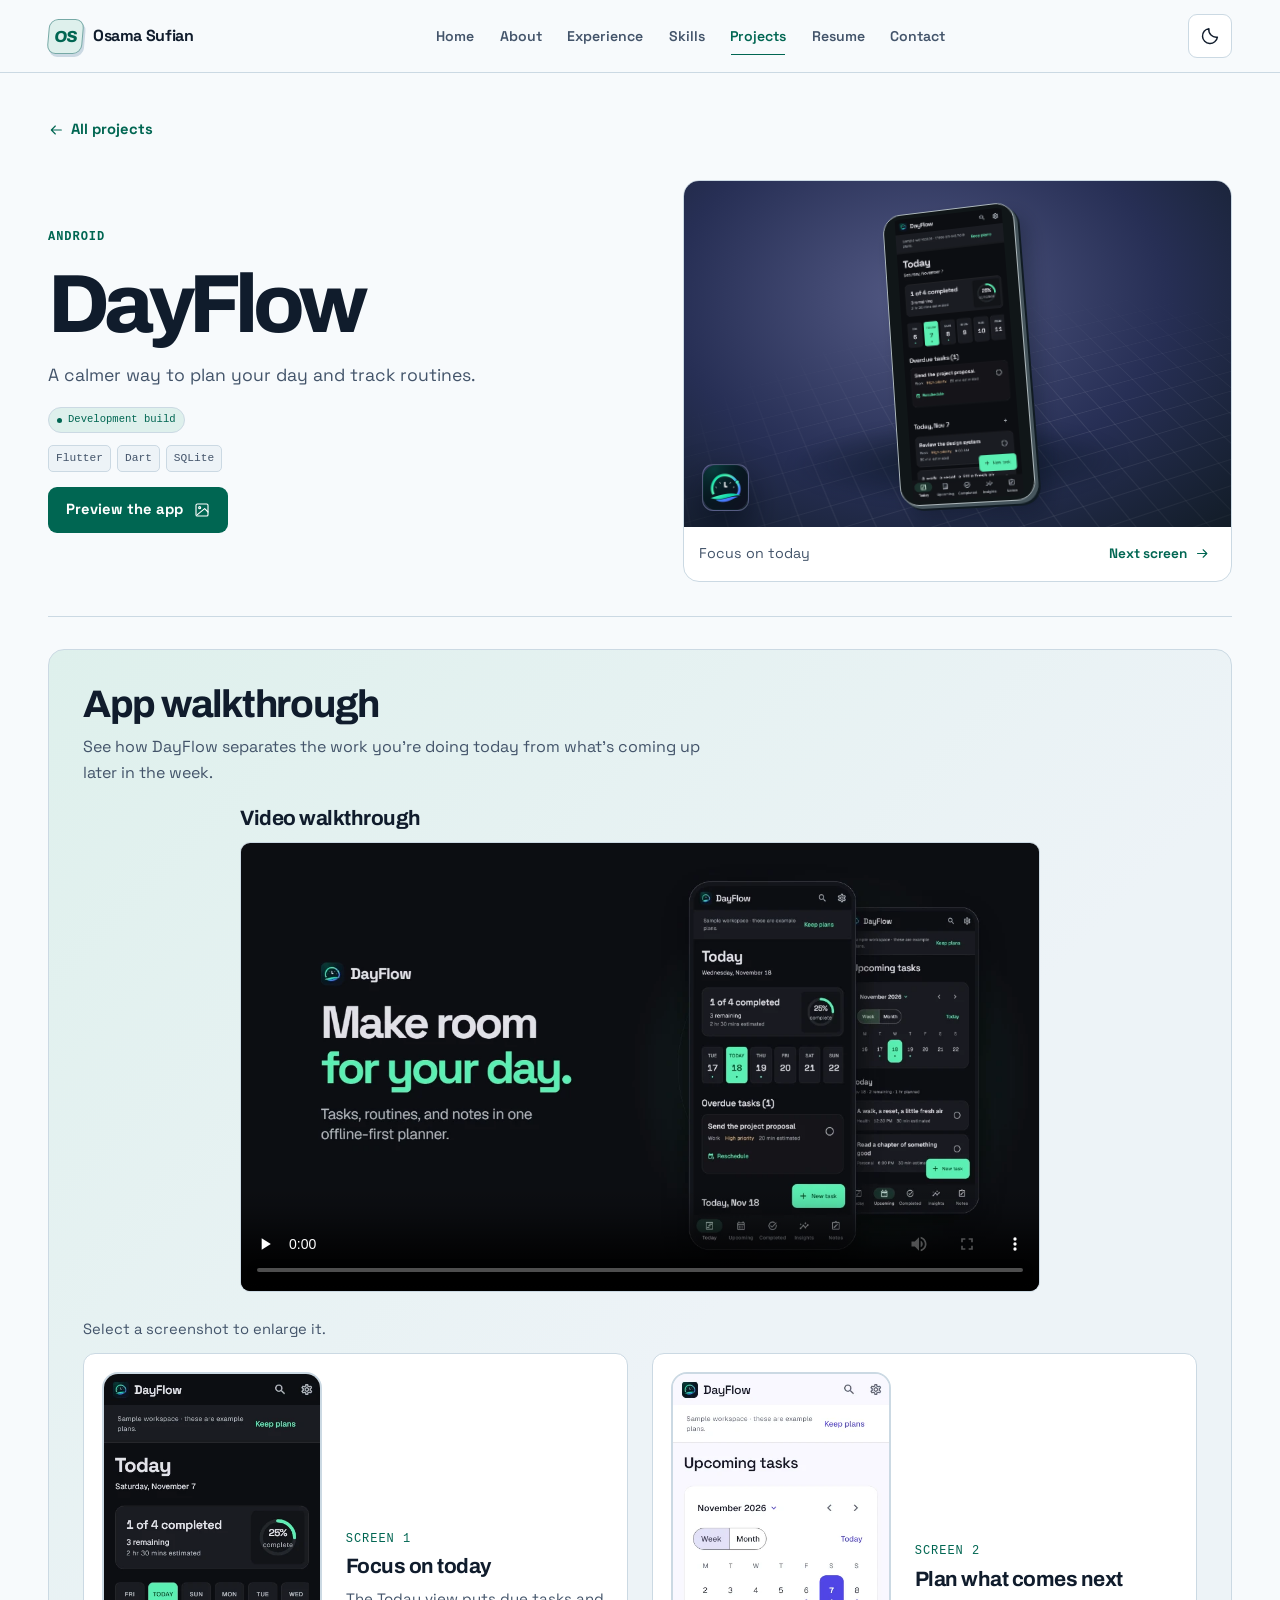
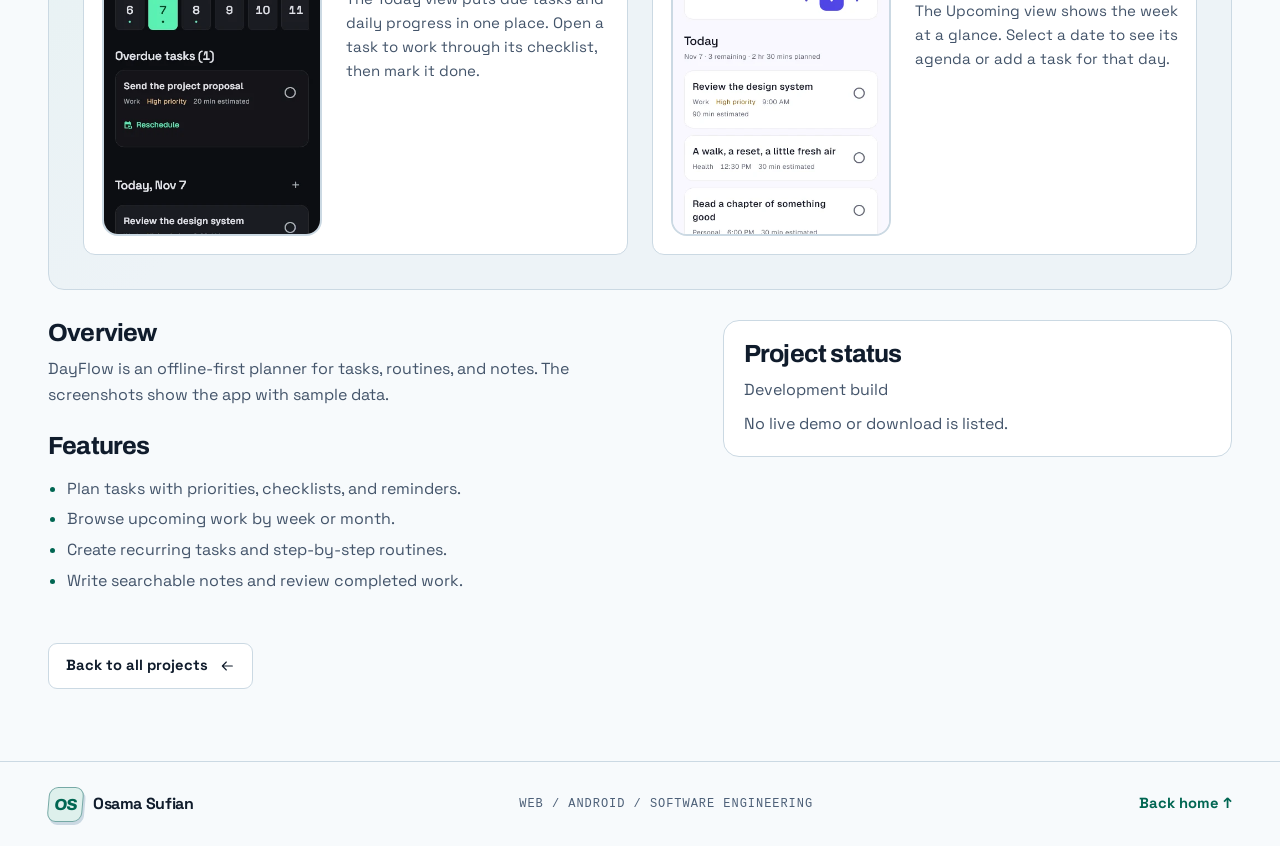
==== projects/dayflow/index.html @ 4b40560f "Publish Osama Sufian's portfolio" ====
<!doctype html><html lang="en"><head><meta charset="utf-8"><meta name="viewport" content="width=device-width,initial-scale=1"><meta name="color-scheme" content="dark light"><title>DayFlow | Osama Sufian</title><meta name="description" content="A calmer way to plan your day and track routines.">
  <meta property="og:type" content="website"><meta property="og:title" content="DayFlow | Osama Sufian"><meta property="og:description" content="A calmer way to plan your day and track routines."><link rel="canonical" href="https://osiosi44.github.io/projects/dayflow/"><meta property="og:url" content="https://osiosi44.github.io/projects/dayflow/"><meta property="og:image" content="https://osiosi44.github.io/images/social.png"><meta property="og:image:alt" content="Osama Sufian · Software Developer"><meta name="twitter:card" content="summary_large_image">
  <link rel="icon" type="image/svg+xml" href="/images/mark.svg"><script src="/theme.js"></script><script src="/transitions.js"></script><link rel="stylesheet" href="/styles.css"><script src="/app.js" defer></script></head>
  <body><a class="skip" href="#main">Skip to content</a><header class="site-header"><div class="shell topbar"><a class="brand" href="/"><span class="brand-mark" aria-hidden="true">OS</span><span>Osama Sufian</span></a><nav id="main-nav" aria-label="Main navigation"><a href="/">Home</a><a href="/#about">About</a><a href="/#experience">Experience</a><a href="/#skills">Skills</a><a href="/projects/" aria-current="location">Projects</a><a href="/resume/">Resume</a><a href="/#contact">Contact</a></nav><div class="header-actions"><button class="icon-button theme-button" type="button" data-theme-toggle aria-label="Toggle color theme"><svg aria-hidden="true" width="20" height="20" viewBox="0 0 24 24" fill="none" stroke="currentColor" stroke-width="1.7" stroke-linecap="round" stroke-linejoin="round"><circle cx="12" cy="12" r="4"/><path d="M12 2v2m0 16v2M2 12h2m16 0h2M5 5l1.5 1.5m11 11L19 19m0-14-1.5 1.5m-11 11L5 19"/></svg><svg aria-hidden="true" width="20" height="20" viewBox="0 0 24 24" fill="none" stroke="currentColor" stroke-width="1.7" stroke-linecap="round" stroke-linejoin="round"><path d="M20.9 13.35A9 9 0 0 1 10.65 3.1 9 9 0 1 0 20.9 13.35Z"/></svg></button><button class="icon-button menu-button" type="button" data-menu-toggle aria-controls="main-nav" aria-expanded="false" aria-label="Open menu"><svg aria-hidden="true" width="20" height="20" viewBox="0 0 24 24" fill="none" stroke="currentColor" stroke-width="1.7" stroke-linecap="round" stroke-linejoin="round"><path d="M4 6h16M4 12h16M4 18h16"/></svg><svg aria-hidden="true" width="20" height="20" viewBox="0 0 24 24" fill="none" stroke="currentColor" stroke-width="1.7" stroke-linecap="round" stroke-linejoin="round"><path d="m6 6 12 12M6 18 18 6"/></svg></button></div></div></header>
  <main id="main" tabindex="-1"><article class="shell case"><a class="text-link back" href="/projects/"><svg aria-hidden="true" width="16" height="16" viewBox="0 0 24 24" fill="none" stroke="currentColor" stroke-width="1.7" stroke-linecap="round" stroke-linejoin="round"><path d="M20 12H5m6 6-6-6 6-6"/></svg> All projects</a>
  <header class="detail-hero"><div><p class="eyebrow">Android</p><h1>DayFlow</h1><p>A calmer way to plan your day and track routines.</p><div class="detail-meta"><span class="status"><i></i>Development build</span></div><ul class="tag-list"><li>Flutter</li><li>Dart</li><li>SQLite</li></ul><div class="button-row"><a class="button primary" href="#app-preview">Preview the app<svg aria-hidden="true" width="16" height="16" viewBox="0 0 24 24" fill="none" stroke="currentColor" stroke-width="1.7" stroke-linecap="round" stroke-linejoin="round"><rect x="3" y="3" width="18" height="18" rx="2"/><circle cx="8.5" cy="8.5" r="1.5"/><path d="m21 15-5-5L5 19"/></svg></a></div></div><div class="screen-studio art-violet" data-studio>
    <div class="device-stage phone-stage"><div class="device-shadow"></div><div class="device-frame">
      
      <img src="/images/projects/dayflow/today.webp" alt="DayFlow Today screen with sample tasks" loading="lazy" data-screen><img data-src="/images/projects/dayflow/upcoming.webp" alt="DayFlow Upcoming screen with a week view and sample agenda" loading="lazy" data-screen hidden>
    </div><div class="studio-mark" aria-hidden="true"><span class="project-emblem" data-project-art="dayflow"><img src="/images/projects/dayflow/icon.png" alt="" width="192" height="192"></span></div></div>
    <div class="screen-caption"><span aria-live="polite"><span data-screen-label>Focus on today</span><span data-screen-label hidden>Plan what comes next</span></span>
      <button class="screen-next" type="button" data-next-screen>Next screen <svg aria-hidden="true" width="15" height="15" viewBox="0 0 24 24" fill="none" stroke="currentColor" stroke-width="1.7" stroke-linecap="round" stroke-linejoin="round"><path d="M4 12h15m-6-6 6 6-6 6"/></svg></button></div></div></header>
  <section class="detail-block guided-preview" id="app-preview" aria-labelledby="preview-title">
    <div class="preview-heading"><h2 id="preview-title">App walkthrough</h2><p>See how DayFlow separates the work you’re doing today from what’s coming up later in the week.</p></div><section class="detail-block walkthrough-video"><h3>Video walkthrough</h3><div class="video"><video aria-label="DayFlow video walkthrough" controls playsinline preload="none" poster="/videos/dayflow/poster.webp"><source src="/videos/dayflow/walkthrough.mp4" type="video/mp4"><a href="/videos/dayflow/walkthrough.mp4">Open walkthrough video</a></video></div></section><p class="gallery-help">Select a screenshot to enlarge it.</p>
    <div class="gallery gallery-phone" data-gallery>
    <figure><a class="gallery-link" href="/images/projects/dayflow/today.webp"><img src="/images/projects/dayflow/today.webp" alt="DayFlow Today screen with sample tasks" loading="lazy"></a><figcaption><span class="preview-step mono">Screen 1</span><h3>Focus on today</h3><p>The Today view puts due tasks and daily progress in one place. Open a task to work through its checklist, then mark it done.</p></figcaption></figure><figure><a class="gallery-link" href="/images/projects/dayflow/upcoming.webp"><img src="/images/projects/dayflow/upcoming.webp" alt="DayFlow Upcoming screen with a week view and sample agenda" loading="lazy"></a><figcaption><span class="preview-step mono">Screen 2</span><h3>Plan what comes next</h3><p>The Upcoming view shows the week at a glance. Select a date to see its agenda or add a task for that day.</p></figcaption></figure>
    <dialog aria-label="Screenshot viewer"><div class="lightbox-toolbar"><p data-gallery-position aria-live="polite"></p><button type="button" class="icon-button" data-gallery-close aria-label="Close screenshot viewer"><svg aria-hidden="true" width="20" height="20" viewBox="0 0 24 24" fill="none" stroke="currentColor" stroke-width="1.7" stroke-linecap="round" stroke-linejoin="round"><path d="m6 6 12 12M6 18 18 6"/></svg></button></div><img data-gallery-image alt=""><p data-gallery-caption></p><div class="lightbox-controls"><button type="button" class="icon-button" data-gallery-prev aria-label="Previous screenshot"><svg aria-hidden="true" width="20" height="20" viewBox="0 0 24 24" fill="none" stroke="currentColor" stroke-width="1.7" stroke-linecap="round" stroke-linejoin="round"><path d="M20 12H5m6 6-6-6 6-6"/></svg></button><button type="button" class="icon-button" data-gallery-next aria-label="Next screenshot"><svg aria-hidden="true" width="20" height="20" viewBox="0 0 24 24" fill="none" stroke="currentColor" stroke-width="1.7" stroke-linecap="round" stroke-linejoin="round"><path d="M4 12h15m-6-6 6 6-6 6"/></svg></button></div></dialog></div></section>
  <div class="detail-grid"><div><section class="detail-block"><h2>Overview</h2><p>DayFlow is an offline-first planner for tasks, routines, and notes. The screenshots show the app with sample data.</p></section><section class="detail-block"><h2>Features</h2><ul class="bullet-list"><li>Plan tasks with priorities, checklists, and reminders.</li><li>Browse upcoming work by week or month.</li><li>Create recurring tasks and step-by-step routines.</li><li>Write searchable notes and review completed work.</li></ul></section></div>
  <aside aria-label="Project materials"><section class="detail-block project-note"><h2>Project status</h2><p>Development build</p><p>No live demo or download is listed.</p></section></aside></div>
  <div class="case-footer"><a class="button secondary" href="/projects/">Back to all projects<svg aria-hidden="true" width="16" height="16" viewBox="0 0 24 24" fill="none" stroke="currentColor" stroke-width="1.7" stroke-linecap="round" stroke-linejoin="round"><path d="M20 12H5m6 6-6-6 6-6"/></svg></a></div></article></main><footer class="site-footer"><div class="shell footer-inner"><a class="brand" href="/"><span class="brand-mark" aria-hidden="true">OS</span><span>Osama Sufian</span></a><span class="mono">WEB / ANDROID / SOFTWARE ENGINEERING</span><a class="text-link" href="/">Back home ↑</a></div></footer></body></html>
---- styles.css ----
@font-face { font-family: Archivo; src: url('/fonts/archivo-latin.woff2') format('woff2'); font-style: normal; font-weight: 400 800; font-display: swap; }
@font-face { font-family: 'Space Grotesk'; src: url('/fonts/space-grotesk-latin.woff2') format('woff2'); font-style: normal; font-weight: 400 700; font-display: swap; }
:root {
  color-scheme: dark;
  --bg: #0b111c; --surface: #111b2a; --surface-soft: #0d1623; --line: #263748;
  --ink: #f3f7fc; --muted: #a8b8cc; --dim: #a1b1c5; --accent: #72efca;
  --button: #79f3ce; --button-ink: #09231b; --wash: #112b2d; --focus: #83fbd8;
  --shell: 1200px; --header: 72px; --radius: 16px; --ease-reveal: cubic-bezier(.2,.72,.23,1);
  --sans: 'Space Grotesk', 'Segoe UI', system-ui, sans-serif;
  --display: 'Archivo', 'Segoe UI', system-ui, sans-serif;
  --mono: ui-monospace, 'Cascadia Code', Consolas, monospace;
}
:root[data-theme="light"] {
  color-scheme: light;
  --bg: #f7fafc; --surface: #fff; --surface-soft: #edf3f7; --line: #cbd9e3;
  --ink: #101c2c; --muted: #43546a; --dim: #4d6078; --accent: #006652;
  --button: #006652; --button-ink: #fff; --wash: #def0ec; --focus: #007d65;
}
@media (prefers-color-scheme: light) {
  :root:not([data-theme]) {
    color-scheme: light;
    --bg: #f7fafc; --surface: #fff; --surface-soft: #edf3f7; --line: #cbd9e3;
    --ink: #101c2c; --muted: #43546a; --dim: #4d6078; --accent: #006652;
    --button: #006652; --button-ink: #fff; --wash: #def0ec; --focus: #007d65;
  }
}
*, *::before, *::after { box-sizing: border-box; }
html { scroll-padding-top: calc(var(--header) + 22px); }
body { margin: 0; background: var(--bg); color: var(--ink); font: 16px/1.6 var(--sans); }
body:has(dialog[open]) { overflow: hidden; }
[hidden] { display: none !important; }
a { color: inherit; text-decoration: none; }
button, input { font: inherit; }
button, summary { cursor: pointer; }
button { color: inherit; }
img { display: block; max-width: 100%; }
svg { flex-shrink: 0; }
:focus-visible { outline: 2px solid var(--focus); outline-offset: 4px; }
h1, h2, h3, p { margin: 0; }
h1, h2, h3 { font-family: var(--display); line-height: 1.06; }
h1 { font-size: clamp(3.3rem, 7vw, 6.3rem); letter-spacing: -.069em; font-weight: 760; }
h2 { font-size: clamp(2.1rem, 3.65vw, 3.5rem); letter-spacing: -.057em; font-weight: 730; }
h3 { font-size: 1.3rem; letter-spacing: -.024em; }
.shell { width: min(calc(100% - 96px), var(--shell)); margin-inline: auto; }
.mono, .eyebrow { font-family: var(--mono); font-size: .75rem; letter-spacing: .08em; }
.eyebrow { color: var(--accent); text-transform: uppercase; font-weight: 700; margin-bottom: 13px; }
.eyebrow > span { color: var(--dim); margin-right: 6px; }
.sr-only, .skip:not(:focus) { position: absolute; width: 1px; height: 1px; padding: 0; margin: -1px; overflow: hidden; clip-path: inset(50%); white-space: nowrap; border: 0; }
.skip:focus { position: fixed; top: 9px; left: 9px; z-index: 10; padding: 10px 20px; color: var(--button-ink); background: var(--button); border-radius: 8px; }
.site-header { position: sticky; z-index: 5; top: 0; background: var(--bg); border-bottom: 1px solid var(--line); }
.topbar { min-height: var(--header); display: flex; align-items: center; justify-content: space-between; gap: 24px; }
.brand { display: inline-flex; align-items: center; gap: 10px; font-weight: 720; letter-spacing: -.024em; white-space: nowrap; }
.brand small { padding-left: 4px; color: var(--dim); font: .64rem var(--mono); letter-spacing: .06em; }
.brand-mark, .project-logo { display: inline-grid; place-items: center; flex: none; width: 38px; height: 38px; color: var(--accent); background: var(--wash); border: 1px solid var(--line); border-radius: 9px; }
.brand-mark { width: 35px; height: 35px; }
.topbar nav { display: flex; align-items: center; gap: clamp(13px, 2vw, 29px); }
.topbar nav a { display: inline-flex; align-items: center; position: relative; min-height: 44px; color: var(--muted); font-size: .88rem; font-weight: 600; }
.topbar nav a:hover, .topbar nav a[aria-current] { color: var(--accent); }
.topbar nav a[aria-current]::after { content: ''; position: absolute; bottom: 3px; inset-inline: 1px; height: 1px; background: var(--accent); }
.header-actions { display: flex; gap: 8px; }
.icon-button { display: inline-grid; place-items: center; width: 44px; height: 44px; padding: 0; border-radius: 9px; border: 1px solid var(--line); background: var(--surface); }
.icon-button:hover { color: var(--accent); border-color: var(--accent); }
.icon-button:disabled { opacity: .5; cursor: default; }
.theme-button svg:last-child, [data-theme="light"] .theme-button svg:first-child, .menu-button svg:last-child, .menu-button[aria-expanded="true"] svg:first-child { display: none; }
[data-theme="light"] .theme-button svg:last-child, .menu-button[aria-expanded="true"] svg:last-child { display: block; }
@media (prefers-color-scheme: light) {
  :root:not([data-theme]) .theme-button svg:first-child { display: none; }
  :root:not([data-theme]) .theme-button svg:last-child { display: block; }
}
.menu-button { display: none; }
:root:not([data-js]) :is(.theme-button, .project-controls, [data-print], [data-video-load]) { display: none; }
.button-row { display: flex; align-items: center; gap: 11px; flex-wrap: wrap; }
.button-row:empty { display: none; }
.button { display: inline-flex; align-items: center; justify-content: center; gap: 11px; min-height: 46px; padding: 9px 17px; font-size: .92rem; font-weight: 700; border: 1px solid transparent; border-radius: 9px; transition: border-color .18s, background-color .18s, transform .18s; }
.button:hover { transform: translateY(-2px); }
.primary { background: var(--button); color: var(--button-ink); }
.secondary { background: var(--surface); color: var(--ink); border-color: var(--line); }
.secondary:hover { border-color: var(--accent); }
.text-link { display: inline-flex; align-items: center; gap: 7px; min-height: 44px; color: var(--accent); font-weight: 700; font-size: .92rem; }
.text-link:hover { text-decoration: underline; text-underline-offset: 4px; }
.hero { position: relative; isolation: isolate; overflow: clip; padding-block: clamp(44px, 4.2vw, 78px); background: radial-gradient(ellipse at 76% 51%, var(--wash), transparent 59%), var(--bg); }
.hero::before { content: ''; position: absolute; z-index: -1; inset: 0; background-image: radial-gradient(var(--line) .85px, transparent 1px); background-size: 18px 18px; mask-image: linear-gradient(100deg, transparent 24%, #0009 85%); }
.hero-grid { display: grid; grid-template-columns: minmax(0,.88fr) minmax(0,1.12fr); align-items: center; gap: clamp(12px,2vw,35px); }
.hero-copy { position: relative; z-index: 1; padding-block: 12px; }
.hero h1 { font-size: clamp(5.35rem,8.85vw,8.4rem); line-height: .85; letter-spacing: -.079em; font-weight: 770; }
.hero h1 span { display: block; color: var(--accent); }
.hero-kicker { display: flex; align-items: center; gap: 10px; margin-bottom: 26px; color: var(--muted); font-size: .77rem; }
.hero-kicker span { width: 24px; height: 2px; background: var(--accent); margin: 0; }
.hero-role { margin-top: 23px; font-weight: 650; font-size: clamp(1.15rem,1.8vw,1.55rem); letter-spacing: -.035em; }
.hero-intro { margin: 9px 0 23px; color: var(--muted); max-width: 43ch; font-size: 1.02rem; }
.availability { color: var(--accent); margin: -8px 0 14px; }
.identity-scene { position: relative; isolation: isolate; aspect-ratio: 518/382; align-self: center; }
.identity-view, .identity-view img, .identity-view canvas { position: absolute; inset: 0; width: 100%; height: 100%; }
.identity-view canvas, [data-scene-ready] .identity-view img { visibility: hidden; }
[data-scene-ready] canvas { visibility: visible; }
.scene-floor { position: absolute; inset: 40% -4% -10%; transform: perspective(560px) rotateX(56deg) rotateZ(-25deg); background: repeating-linear-gradient(0deg, var(--line) 0 1px, transparent 1px 22px), repeating-linear-gradient(90deg, var(--line) 0 1px, transparent 1px 22px); mask-image: radial-gradient(ellipse, #000, transparent 69%); }
.scene-shadow { position: absolute; inset: 57% 15% 4%; background: radial-gradient(ellipse, #062e2b85, transparent 67%); filter: blur(6px); transform: rotate(-8deg); }
.motion-toggle { position: absolute; bottom: -4px; right: 0; display: inline-flex; align-items: center; gap: 8px; min-height: 44px; padding: 0 10px; background: transparent; border: 0; border-radius: 6px; font: .76rem var(--mono); color: var(--muted); }
.motion-toggle::before { content: ''; width: 8px; height: 9px; border-inline: 2px solid currentColor; }
.motion-toggle[data-paused]::before { width: 0; height: 0; border: 5px solid transparent; border-right: 0; border-left: 8px solid currentColor; }
.motion-toggle:hover { color: var(--accent); }
.brand-mark { font: 800 1rem var(--display); letter-spacing: -.09em; transform: skew(-5deg); border-color: color-mix(in srgb,var(--accent) 42%,var(--line)); box-shadow: 2px 3px 0 var(--line); }
.band { padding-block: clamp(54px, 6.2vw, 92px); border-top: 1px solid var(--line); }
.projects-band, .muted-band { background: var(--surface-soft); }
.projects-band { padding-top: clamp(45px, 5vw, 67px); }
.section-head { display: flex; justify-content: space-between; align-items: end; gap: 20px; margin-bottom: 25px; }
.section-head p:not(.eyebrow), .inner-hero p:not(.eyebrow), .contact-panel p:not(.eyebrow) { margin-top: 12px; color: var(--muted); }
.all-link { flex-shrink: 0; }
.project-controls { display: flex; gap: 16px; justify-content: space-between; align-items: center; flex-wrap: wrap; margin-bottom: 23px; }
.filters { display: flex; gap: 7px; max-width: 100%; flex-wrap: wrap; }
.filters button { min-height: 44px; padding: 7px 13px; white-space: nowrap; background: var(--surface); border: 1px solid var(--line); border-radius: 8px; color: var(--muted); font-size: .87rem; font-weight: 650; }
.filters button:hover { color: var(--accent); border-color: var(--accent); }
.filters button[aria-pressed="true"] { color: var(--accent); background: var(--wash); border-color: var(--accent); }
.search { display: flex; align-items: center; gap: 10px; min-height: 44px; padding-inline: 12px; border: 1px solid var(--line); border-radius: 8px; color: var(--muted); background: var(--surface); }
.search input { width: min(215px, 100%); padding: 7px 0; color: var(--ink); background: transparent; border: 0; }
.search input::placeholder { color: var(--muted); }
.search:focus-within { outline: 2px solid var(--focus); outline-offset: 2px; }
.search input:focus-visible { outline: none; }
.project-grid { display: grid; grid-template-columns: repeat(3, minmax(0, 1fr)); gap: clamp(14px, 1.75vw, 25px); }
.project-card { position: relative; border: 1px solid var(--line); background: var(--surface); border-radius: var(--radius); display: flex; flex-direction: column; transition: transform .22s ease-out, border-color .18s, box-shadow .22s; }
.project-card .project-art { border-radius: calc(var(--radius) - 1px) calc(var(--radius) - 1px) 0 0; }
.project-card:focus-within, .project-card:hover { border-color: var(--accent); }
.card-link { display: flex; flex-direction: column; flex: 1; border-radius: var(--radius); }
.card-link h3 { display: flex; align-items: center; justify-content: space-between; gap: 10px; }
.card-link h3 svg { color: var(--accent); transition: transform .18s; }
.project-card:hover .card-link h3 svg { transform: translate(2px, -2px); }
@media (hover: hover) and (pointer: fine) and (prefers-reduced-motion: no-preference) {
  .project-card:hover { transform: perspective(850px) translateY(-5px) rotateX(var(--tilt-x, 0deg)) rotateY(var(--tilt-y, 0deg)); box-shadow: 0 15px 34px #081b2938; }
  .project-card .project-art::after { content: ''; position: absolute; inset: 0; opacity: 0; pointer-events: none; background: radial-gradient(circle at var(--shine-x, 50%) var(--shine-y, 50%), #b3ffe840, transparent 58%); transition: opacity .2s; }
  .project-card:hover .project-art::after { opacity: 1; }
}
.project-art { --art-dark: #183740; --art-bright: #9ff9e3; position: relative; display: grid; place-items: center; aspect-ratio: 360 / 194; overflow: hidden; color: var(--art-bright); isolation: isolate; background: radial-gradient(ellipse at 50% 40%, var(--art-dark), #09141f 75%); }
.project-art::before { content: ''; position: absolute; inset: 0; background: linear-gradient(#ffffff16 1px, transparent 1px) 50% 50% / 20px 20px, linear-gradient(90deg, #ffffff16 1px, transparent 1px) 50% 50% / 20px 20px; mask-image: radial-gradient(ellipse at center, #000, transparent 74%); }
.project-emblem { position: relative; display: grid; place-items: center; height: 69%; max-height: 175px; aspect-ratio: 1; border-radius: 24%; border: 1px solid color-mix(in srgb, var(--art-bright) 32%, transparent); background: linear-gradient(145deg, var(--art-dark), #0d1a23); box-shadow: 0 18px 35px #02081390, inset 0 0 0 4px #ffffff0a; }
.project-emblem img { width: 89%; height: 89%; object-fit: contain; border-radius: 21%; }
.project-emblem svg { width: 50%; height: 50%; }
.art-gold { --art-dark: #4a402a; --art-bright: #f8e2ac; }
.art-violet { --art-dark: #272f55; --art-bright: #c6c8ff; }
.art-green { --art-dark: #243b27; --art-bright: #beed9f; }
.art-amber { --art-dark: #3b2b23; --art-bright: #ffd0a0; }
.art-blue { --art-dark: #24334c; --art-bright: #c1d7ff; }
.art-index { position: absolute; font: .72rem var(--mono); letter-spacing: .1em; z-index: 1; }
.art-index { top: 12px; left: 13px; }
.card-body { padding: 16px 19px 20px; flex: 1; display: flex; flex-direction: column; }
.card-meta { margin-bottom: 10px; }
.status { display: inline-flex; align-items: center; gap: 6px; padding: 4px 8px; font: .66rem/1.5 var(--mono); color: var(--accent); border: 1px solid var(--line); background: var(--wash); border-radius: 99px; }
.status i { width: 5px; height: 5px; background: currentColor; border-radius: 100%; }
.status.neutral { color: var(--dim); background: var(--surface-soft); }
.project-card h3 { font-size: 1.48rem; }
.project-subtitle { font-size: .72em; color: var(--muted); white-space: nowrap; font-weight: 500; }
.card-body > p { color: var(--muted); font-size: .94rem; margin: 7px 0 13px; }
.tag-list { display: flex; flex-wrap: wrap; gap: 6px; list-style: none; padding: 0; margin: 0; }
.tag-list li { font: .7rem/1.35 var(--mono); padding: 5px 7px; border-radius: 5px; background: var(--surface-soft); border: 1px solid var(--line); color: var(--muted); }
.empty { padding: 24px; color: var(--muted); border: 1px dashed var(--line); border-radius: var(--radius); }
.split { display: grid; grid-template-columns: minmax(0, 1fr) minmax(0, 1.15fr); gap: clamp(25px, 5vw, 75px); }
.prose, .timeline-entry > p:not(.period), .bullet-list, .detail-block > p { color: var(--muted); }
.prose p + p { margin-top: 16px; }
.prose .button-row { margin-top: 15px; }
.experience-grid, .detail-grid { display: grid; grid-template-columns: minmax(0, 1.2fr) minmax(0, 1fr); gap: clamp(22px, 5vw, 64px); }
.timeline-entry { border-left: 1px solid var(--line); padding: 2px 0 5px 19px; margin-top: 24px; position: relative; }
.timeline-entry::before { content: ''; position: absolute; top: 7px; left: -5px; width: 9px; height: 9px; border-radius: 50%; background: var(--accent); box-shadow: 0 0 0 4px var(--surface-soft); }
.period { color: var(--accent); margin-bottom: 9px; }
.timeline-entry .employer { margin-top: 5px; font-weight: 700; }
.timeline-entry .tag-list { margin-top: 12px; }
.bullet-list { padding-left: 19px; }
.bullet-list li + li { margin-top: 5px; }
.bullet-list li::marker { color: var(--accent); }
.skills-grid { margin-top: 25px; display: grid; grid-template-columns: repeat(4, minmax(0, 1fr)); gap: 14px; }
.skill-card { padding: 17px; border: 1px solid var(--line); border-radius: 12px; background: var(--surface); }
.skill-card h3 { margin: 12px 0; font-size: 1.13rem; }
#skills .skill-card { position: relative; overflow: hidden; background: radial-gradient(ellipse at 0 0, var(--wash), var(--surface) 68%); }
#skills .skill-card::before { content: ''; position: absolute; inset: 0 0 auto; height: 2px; background: linear-gradient(90deg, transparent, var(--accent), transparent); opacity: .53; }
.contact-panel { display: flex; align-items: center; justify-content: space-between; gap: 22px; border: 1px solid var(--line); border-radius: var(--radius); padding: clamp(23px, 4.6vw, 55px); background: linear-gradient(126deg, var(--wash), var(--surface)); }
.site-footer { border-top: 1px solid var(--line); }
.footer-inner { display: flex; align-items: center; justify-content: space-between; gap: 15px; flex-wrap: wrap; padding-block: 20px; }
.footer-inner .mono { color: var(--dim); }
.inner-hero { padding-block: 64px 30px; }
.inner-hero h1, .case h1, .resume-head h1 { font-size: clamp(3.05rem, 6.45vw, 5.25rem); }
.listing { padding-bottom: 78px; }
.case, .resume-page { padding-block: 35px 72px; }
.detail-hero { display: grid; grid-template-columns: minmax(0, 1.05fr) minmax(0, 1fr); gap: clamp(20px, 4.5vw, 61px); align-items: center; padding: 28px 0 34px; border-bottom: 1px solid var(--line); }
.detail-hero .project-art { border-radius: var(--radius); border: 1px solid var(--line); }
.detail-hero p:not(.eyebrow) { margin-top: 13px; color: var(--muted); font-size: 1.1rem; }
.detail-hero p.install-note { font-size: .88rem; max-width: 50ch; }
.detail-meta { display: flex; flex-wrap: wrap; gap: 8px; margin-block: 18px 12px; }
.detail-hero .button-row:not(:empty) { margin-top: 15px; }
.detail-grid { margin-top: 30px; align-items: start; }
.detail-block + .detail-block { margin-top: 26px; }
.detail-block h2 { font-size: 1.55rem; letter-spacing: -.033em; margin-bottom: 10px; }
.detail-block > p + p { margin-top: 8px; }
.project-note { padding: 20px; background: var(--surface); border: 1px solid var(--line); border-radius: var(--radius); }
.case-footer { margin-top: 34px; }
.resume-paper { max-width: 950px; margin: 0 auto; padding: clamp(18px, 4vw, 49px); border: 1px solid var(--line); border-radius: var(--radius); background: var(--surface); }
.resume-head { display: flex; align-items: end; justify-content: space-between; flex-wrap: wrap; gap: 15px; padding-bottom: 25px; margin-bottom: 27px; border-bottom: 1px solid var(--line); }
.resume-head p:not(.eyebrow) { color: var(--muted); margin-top: 10px; }
.empty-page { min-height: 55vh; }
.empty-page .button { margin-top: 15px; }
.gallery { display: grid; grid-template-columns: repeat(auto-fit, minmax(min(100%, 136px), 1fr)); gap: 12px; }
.gallery figure { margin: 0; }
.gallery-link { display: grid; place-items: center; overflow: hidden; min-height: 80px; aspect-ratio: 4 / 3; background: var(--surface); border: 1px solid var(--line); border-radius: 8px; }
.gallery-link img { width: 100%; height: 100%; object-fit: contain; }
.gallery-phone .gallery-link { aspect-ratio: 9 / 15; border-width: 5px; border-radius: 16px; }
.gallery figcaption { color: var(--muted); font-size: .85rem; margin-top: 6px; }
.guided-preview { margin-top: 32px; padding: clamp(16px, 3vw, 34px); border: 1px solid var(--line); border-radius: var(--radius); background: linear-gradient(135deg, var(--wash), var(--surface-soft) 55%); }
.preview-heading { margin-bottom: 22px; }
.preview-heading h2 { font-size: clamp(1.8rem, 3vw, 2.45rem); }
.preview-heading > p:not(.eyebrow) { max-width: 65ch; color: var(--muted); }
.guided-preview .walkthrough-video { width: min(100%, 800px); margin: 0 auto 26px; }
.guided-preview .walkthrough-video > h3 { margin: 0 0 12px; }
.gallery-help { margin-bottom: 12px; color: var(--muted); font-size: .92rem; }
.guided-preview .gallery { grid-template-columns: repeat(2, minmax(0, 1fr)); gap: clamp(14px, 2vw, 24px); }
.guided-preview figure { display: grid; grid-template-columns: minmax(0, .91fr) minmax(0, 1.09fr); align-items: center; gap: clamp(12px, 2vw, 24px); padding: clamp(12px, 1.5vw, 18px); background: var(--surface); border: 1px solid var(--line); border-radius: 12px; }
.guided-preview .gallery-link { aspect-ratio: 9 / 19; border-width: 2px; transition: border-color .18s, box-shadow .18s; }
.guided-preview .gallery-link:hover { border-color: var(--accent); box-shadow: 0 10px 24px #071b2b3d; }
.guided-preview figcaption { margin: 0; font-size: .94rem; }
.guided-preview h3 { margin: 6px 0 9px; color: var(--ink); }
.preview-step { color: var(--accent); text-transform: uppercase; }
@media (max-width: 980px) {
  .guided-preview figure { grid-template-columns: 1fr; align-content: start; }
  .guided-preview .gallery-link { width: min(100%, 220px); justify-self: center; }
}
@media (max-width: 540px) {
  .guided-preview .gallery { grid-template-columns: 1fr; }
}
dialog { text-align: center; max-width: min(90vw, 1000px); max-height: 93dvh; width: max-content; padding: 12px; border: 1px solid var(--line); background: var(--surface); color: var(--ink); border-radius: var(--radius); }
dialog::backdrop { background: #031019df; }
dialog img { margin: 10px auto; width: auto; max-width: 100%; max-height: 58dvh; object-fit: contain; }
.lightbox-toolbar, .lightbox-controls { display: flex; align-items: center; gap: 16px; }
.lightbox-toolbar { justify-content: space-between; }
.lightbox-controls { justify-content: center; margin-top: 10px; }
.video { display: grid; place-items: center; margin: 10px 0; min-height: 138px; aspect-ratio: 16 / 9; border: 1px solid var(--line); background: var(--surface); border-radius: 10px; overflow: hidden; }
.video iframe, .video video { width: 100%; height: 100%; border: 0; }
details summary { padding-block: 9px; color: var(--accent); }
.project-art { perspective: 680px; background: radial-gradient(ellipse at 58% 32%, color-mix(in srgb,var(--art-dark) 75%,var(--art-bright)), var(--art-dark) 43%, #0b1521 90%); }
.project-art::before { inset: 28% -15% -25%; mask-image: radial-gradient(ellipse, #000, transparent 69%); transform: rotateX(48deg) rotateZ(-20deg); }
.chip-seat { position: absolute; width: 47%; aspect-ratio: 1; border-radius: 19%; transform: translate(0,29%) rotateX(64deg) rotateZ(-27deg); border: 1px solid color-mix(in srgb,var(--art-bright) 55%,transparent); background: linear-gradient(140deg,var(--art-dark),#08131e 94%); box-shadow: 3px 6px 0 var(--art-dark), 3px 7px 0 color-mix(in srgb,var(--art-bright) 36%,transparent), 8px 17px 19px #040b15a0; }
.project-art > .project-emblem { height: 62%; transform: rotateY(-12deg) rotateX(8deg) rotateZ(-7deg); box-shadow: 2px 4px 0 var(--art-dark), 3px 5px 0 color-mix(in srgb,var(--art-bright) 35%,transparent), 2px 12px 20px #02081370; }
.project-card { overflow-wrap: anywhere; }
.card-body { padding: 19px 21px 23px; }
.card-meta .status { font-size: .75rem; }
.art-index { font-size: .72rem; color: var(--art-bright); }
.filters { gap: 5px; }
.filters button { border-radius: 100px; padding-inline: 16px; }
.preview-picker { display: inline-flex; align-items: center; min-height: 44px; border: 1px solid var(--line); border-radius: 30px; background: var(--surface); color: var(--ink); padding-inline: 13px 8px; gap: 6px; }
.preview-picker select { font: 600 .88rem var(--sans); color: inherit; background: transparent; cursor: pointer; min-height: 42px; border: 0; padding-inline: 3px 6px; }
.preview-picker option { background: var(--surface); }
.preview-picker:focus-within { outline: 2px solid var(--focus); outline-offset: 2px; }
.preview-picker select:focus-visible { outline: none; }
.screen-studio { border: 1px solid var(--line); border-radius: var(--radius); overflow: clip; background: var(--surface); min-width: 0; }
.device-stage { position: relative; isolation: isolate; display: grid; grid-template-rows: minmax(0,1fr); place-items: center; padding: 25px 22px; height: clamp(275px,27vw,350px); perspective: 820px; overflow: hidden; background: radial-gradient(ellipse at 43% 34%,color-mix(in srgb,var(--art-bright) 28%,var(--art-dark)),var(--art-dark) 56%,#121c27); }
.device-stage::before { content: ''; position: absolute; inset: -20%; z-index: -1; background: repeating-linear-gradient(0deg,#ffffff19 0 1px, transparent 1px 26px), repeating-linear-gradient(90deg,#ffffff19 0 1px, transparent 1px 26px); transform: rotateX(56deg) rotateZ(-23deg) translateY(31%); mask-image: radial-gradient(ellipse,#000,transparent 66%); }
.device-shadow { position: absolute; inset: 68% 16% 5%; background: radial-gradient(ellipse,#07131ecc,transparent 64%); transform: skew(-16deg); filter: blur(4px); }
.device-frame { position: relative; background: #101618; border: 1px solid #acb7bb; box-shadow: 3px 3px 0 #46555c, 5px 5px 0 #101b23, 11px 14px 20px #07101a55; }
.phone-stage .device-frame { height: 100%; max-width: 75%; aspect-ratio: 9/19.5; padding: 4px; border-radius: 19px; transform: rotateY(-11deg) rotateX(4deg) rotateZ(-5deg); }
.phone-stage img { width: 100%; height: 100%; object-fit: contain; border-radius: 14px; }
.browser-stage .device-frame { width: min(88%,520px); border-radius: 7px; padding: 0 3px 3px; transform: rotateY(-10deg) rotateX(5deg) rotateZ(-3deg); }
.browser-stage img { width: 100%; aspect-ratio: 16/9; object-fit: contain; border-radius: 2px; }
.browser-bar { display: flex; gap: 3px; align-items: center; height: 11px; padding-left: 4px; }
.browser-bar i { width: 3px; height: 3px; border-radius: 50%; background: #9eafae; }
.studio-mark { position: absolute; bottom: 16px; left: 18px; }
.studio-mark .project-emblem { width: 47px; height: 47px; }
.screen-caption { padding: 5px 15px; display: flex; gap: 8px; justify-content: space-between; align-items: center; min-height: 50px; color: var(--muted); font-size: .89rem; }
.screen-next { flex: none; display: inline-flex; align-items: center; gap: 8px; min-height: 44px; border: 0; background: transparent; color: var(--accent); font: 650 .85rem var(--sans); }
:root:not([data-js]) .screen-next { display: none; }
.work-preview { position: relative; display: grid; grid-template-columns: .9fr 1.1fr; align-items: center; gap: clamp(20px,5vw,70px); padding: 28px clamp(22px,4vw,48px); background: linear-gradient(125deg,var(--wash),var(--surface)); border: 1px solid var(--line); border-radius: var(--radius); margin-bottom: 22px; }
.work-preview h3 { font-size: clamp(2rem,4vw,3.6rem); }
.work-preview p { margin-block: 14px 8px; color: var(--muted); }
.work-preview .screen-studio { margin-right: 22px; }
.preview-close { position: absolute; top: 5px; right: 5px; background: var(--surface); }
.work-preview .device-stage { height: 260px; }
.contact-panel { isolation: isolate; position: relative; overflow: clip; justify-content: start; }
.contact-object { position: relative; flex: 0 0 clamp(75px,13vw,156px); aspect-ratio: 1.15; order: 2; margin-left: auto; }
.contact-object span, .contact-object i { position: absolute; inset: 20% 6%; border: 1px solid color-mix(in srgb,var(--accent) 70%,var(--surface)); border-radius: 9%; transform: perspective(420px) rotateX(25deg) rotateY(-26deg) rotateZ(-12deg); }
.contact-object span { background: var(--wash); box-shadow: 6px 7px 0 var(--line), 13px 17px 22px #061d232b; }
.contact-object i { transform: translateY(-11%) perspective(420px) rotateX(25deg) rotateY(-26deg) rotateZ(-12deg); background: linear-gradient(34deg,transparent 49.5%,var(--accent) 50% 51%,transparent 51.5%) 0 0 / 50% 70% no-repeat,linear-gradient(-34deg,transparent 49.5%,var(--accent) 50% 51%,transparent 51.5%) 100% 0 / 50% 70% no-repeat,linear-gradient(145deg,var(--surface),var(--wash)); }
#about .prose { padding-inline-start: clamp(18px,3vw,42px); border-inline-start: 2px solid var(--accent); }
.inner-hero:not(.empty-page) { border-bottom: 1px solid var(--line); margin-bottom: 26px; padding-bottom: 32px; }
@media (prefers-reduced-motion: no-preference) {
  html[data-anchor-scroll] { scroll-behavior: smooth; }
  .hero-copy > * { animation: hero-entry .65s var(--ease-reveal) backwards; }
  .hero-copy h1 { animation-delay: 60ms; }
  .hero-copy .hero-role, .hero-copy .hero-intro { animation-delay: 115ms; }
  .hero-copy .button-row, .identity-view { animation: hero-entry .8s 145ms var(--ease-reveal) backwards; }
  @keyframes hero-entry { from { opacity: .1; transform: translateY(13px); } }
  .work-preview { animation: section-enter .34s var(--ease-reveal); }
  @supports (animation-timeline: view()) {
    #about h2, #resume h2, .timeline-entry::before, #skills .skill-card .project-logo, .contact-object, .device-shadow {
      animation: scroll-depth linear both; animation-timeline: view(); animation-range: entry 0% exit 100%;
    }
    @keyframes scroll-depth { from { translate: 0 8px; } to { translate: 0 -8px; } }
    .project-card { view-timeline-name: --card-view; }
    .project-art > .chip-seat, .project-card .project-emblem {
      animation: exhibit-depth linear both; animation-timeline: --card-view; animation-range: entry 0% cover 68%;
    }
    .project-art > .chip-seat { --exhibit-rise: -6px; }
    @keyframes exhibit-depth { from { translate: 0 var(--exhibit-rise,12px); } to { translate: 0 0; } }
  }
  .section-arrival > :not(.skills-grid) { animation: section-enter .58s var(--ease-reveal) both; }
  .section-arrival > :not(.skills-grid):nth-child(2) { animation-delay: 80ms; }
  .section-arrival > :not(.skills-grid):nth-child(3) { animation-delay: 115ms; }
  .band:has(.section-arrival) { background-image: linear-gradient(90deg, transparent, var(--accent), transparent); background-repeat: no-repeat; animation: section-trace .85s var(--ease-reveal) both; }
  .band:has(.section-arrival).projects-band, .band:has(.section-arrival).muted-band { background-color: var(--surface-soft); }
  @keyframes section-enter {
    from { transform: translateY(22px); opacity: .8; }
    to { transform: translateY(0); opacity: 1; }
  }
  @keyframes section-trace {
    from { background-size: 0 1px; background-position: 50% 0; }
    52% { background-size: 82% 1px; background-position: 50% 0; }
    to { background-size: 100% 0; background-position: 50% 0; }
  }
  #skills .skill-card { transition: transform .26s ease, border-color .26s ease, box-shadow .26s ease; }
  #skills .skill-card:nth-child(2) { --skill-delay: 75ms; }
  #skills .skill-card:nth-child(3) { --skill-delay: 150ms; }
  #skills .skill-card:nth-child(4) { --skill-delay: 225ms; }
  #skills .skills-arrival .skill-card { animation: skill-in .65s cubic-bezier(.2,.65,.24,1) var(--skill-delay, 0ms) both; }
  #skills .skills-arrival .skill-card::before { animation: skill-glint .8s ease-out var(--skill-delay, 0ms) both; }
  #skills .skill-card .project-logo { transition: transform .28s ease; }
  @keyframes skill-in {
    from { transform: perspective(650px) translateY(20px) rotateX(-13deg); }
    to { transform: none; }
  }
  @keyframes skill-glint {
    from { transform: translateX(-88%); opacity: 0; }
    60% { opacity: .85; }
    to { transform: none; opacity: .53; }
  }
}
@view-transition { navigation: auto; }
@media (prefers-reduced-motion: no-preference) {
  .site-header { view-transition-name: portfolio-header; }
  ::view-transition { pointer-events: none; }
  ::view-transition-old(root) { animation: page-exit .24s ease-in both; }
  ::view-transition-new(root) { animation: page-enter .48s var(--ease-reveal) both; }
  ::view-transition-group(portfolio-header) { animation-duration: .22s; }
  ::view-transition-group(project-artwork) { animation-duration: .48s; animation-timing-function: var(--ease-reveal); }
  :root:active-view-transition-type(returning) { --route-shift: -18px; }
  @keyframes page-exit {
    to { transform: translateY(calc(var(--route-shift, 18px) * -.58)); opacity: 0; }
  }
  @keyframes page-enter {
    from { transform: translateY(var(--route-shift, 18px)); opacity: 0; }
    to { transform: none; opacity: 1; }
  }
  @supports not selector(:active-view-transition) {
    main > :first-child { animation: section-enter .42s var(--ease-reveal); }
  }
}
@media (prefers-reduced-motion: no-preference) and (hover: hover) {
  #skills .skills-arrival .skill-card { animation-fill-mode: backwards; }
  #skills .skill-card:hover { transform: perspective(650px) translateY(-5px) rotateX(4deg); border-color: var(--accent); box-shadow: 0 12px 26px #0019153b; }
  #skills .skill-card:hover .project-logo { transform: translateY(-2px) rotate(-7deg) scale(1.08); }
}
@media (max-width: 1030px) {
  .shell { width: calc(100% - 64px); }
  .brand small { display: none; }
  .skills-grid { grid-template-columns: repeat(2, minmax(0, 1fr)); }
}
@media (max-width: 760px) {
  :root { --header: 62px; }
  .shell { width: calc(100% - 40px); }
  .topbar { gap: 12px; }
  [data-js] .menu-button { display: inline-grid; }
  [data-js] .topbar nav { display: none; position: absolute; top: 100%; left: 0; right: 0; padding: 10px 20px 15px; background: var(--bg); border-bottom: 1px solid var(--line); }
  [data-js] .topbar nav[data-open] { display: grid; gap: 0; max-height: calc(100dvh - var(--header)); overflow: auto; }
  :root:not([data-js]) .topbar { flex-wrap: wrap; padding-block: 10px; }
  :root:not([data-js]) .topbar nav { flex-wrap: wrap; }
  .topbar nav a { padding-inline: 9px; }
  .topbar nav a[aria-current]::after { inset-inline: 9px; }
  .hero-grid, .split, .experience-grid, .detail-hero, .detail-grid { grid-template-columns: 1fr; }
  .hero-grid { gap: 5px; }
  .hero { padding-block: 34px 22px; }
  .hero h1 { font-size: clamp(4.15rem,11.5vw,6rem); }
  .hero h1 span { display: inline; }
  .hero-kicker { margin-bottom: 18px; }
  .identity-scene { justify-self: center; width: min(100%,480px); }
  .work-preview { grid-template-columns: 1fr; gap: 10px; padding: 20px; }
  .work-preview h3 { padding-right: 34px; }
  .work-preview .screen-studio { margin: 0; }
  .contact-object { position: absolute; right: 12px; bottom: 14px; width: 80px; }
  .contact-panel > .button-row { max-width: calc(100% - 80px); }
  .project-grid { grid-template-columns: repeat(2, minmax(0, 1fr)); }
  .contact-panel { align-items: start; flex-direction: column; }
}
@media (max-width: 510px) {
  .shell { width: calc(100% - 32px); }
  .project-grid, .skills-grid { grid-template-columns: 1fr; }
  .section-head { flex-direction: column; align-items: start; gap: 2px; margin-bottom: 13px; }
  .brand { gap: 7px; }
  .hero h1 span { display: block; }
  .hero-role { margin-top: 17px; }
  .hero-copy { padding-block: 0; }
  .hero-intro { margin-bottom: 17px; }
  .identity-scene { width: min(100%,380px); }
  .project-controls { gap: 8px; }
  .filters button { padding-inline: 11px; }
  .search, .search input { width: 100%; }
  .detail-hero h1 { font-size: clamp(2.1rem, 10vw, 3.5rem); }
}
@media (prefers-reduced-motion: reduce) {
  *, *::before, *::after { scroll-behavior: auto !important; animation-duration: .01ms !important; transition-duration: .01ms !important; }
}
@media print {
  @page { margin: 13mm; }
  :root[data-theme], :root:not([data-theme]) { --bg: white; --surface: white; --surface-soft: white; --line: #b4b4b4; --ink: black; --muted: #222; --accent: #075a4a; }
  body { font-size: 11pt; }
  .site-header, .site-footer, .skip, .print-actions { display: none !important; }
  .resume-page, .resume-paper { width: 100%; padding: 0; border: 0; }
  .resume-head h1 { font-size: 35pt; }
  .detail-block + .detail-block { margin-top: 14px; }
  .resume-paper .skill-card .project-logo { display: none; }
  .resume-paper .skills-grid { grid-template-columns: repeat(2, 1fr); gap: 6px; margin-top: 9px; }
  .resume-paper .skill-card { padding: 6px; }
  .resume-paper .timeline-entry { margin-top: 11px; }
  .resume-paper .detail-block { break-inside: avoid; }
}
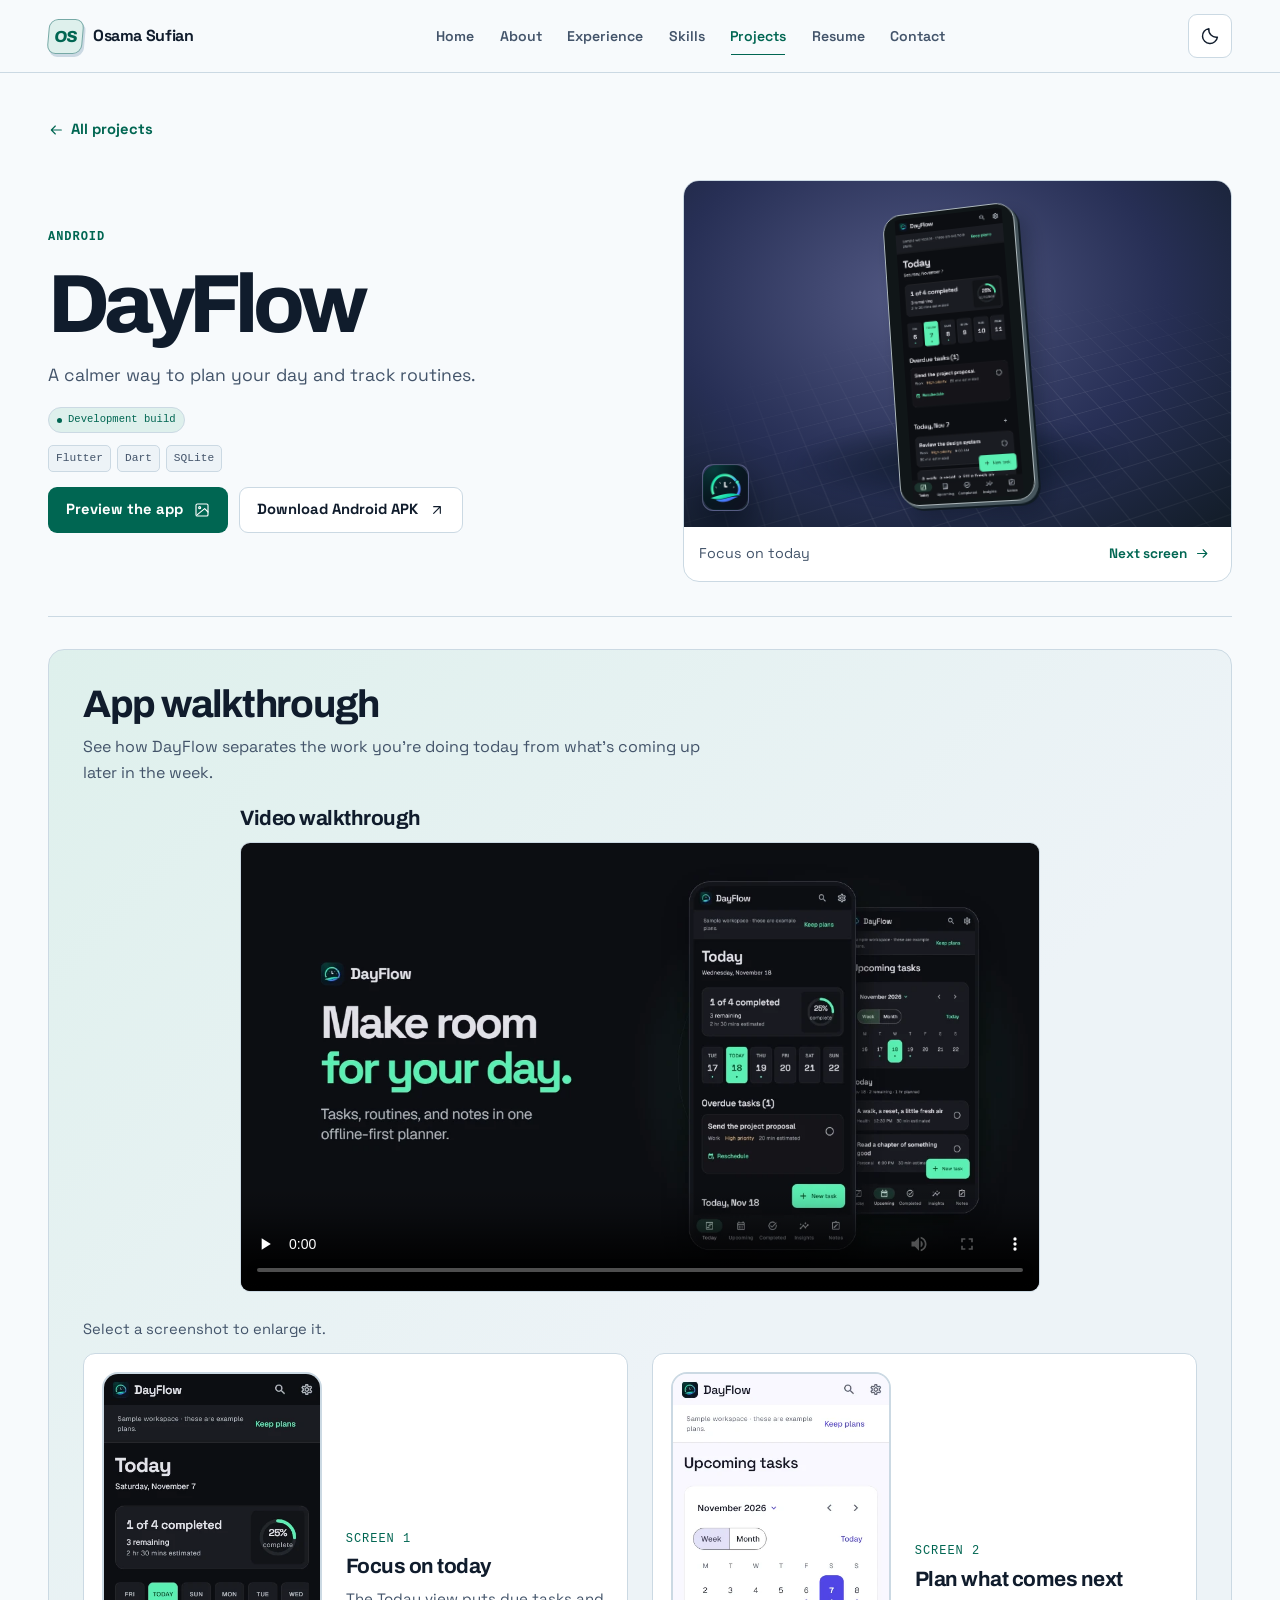
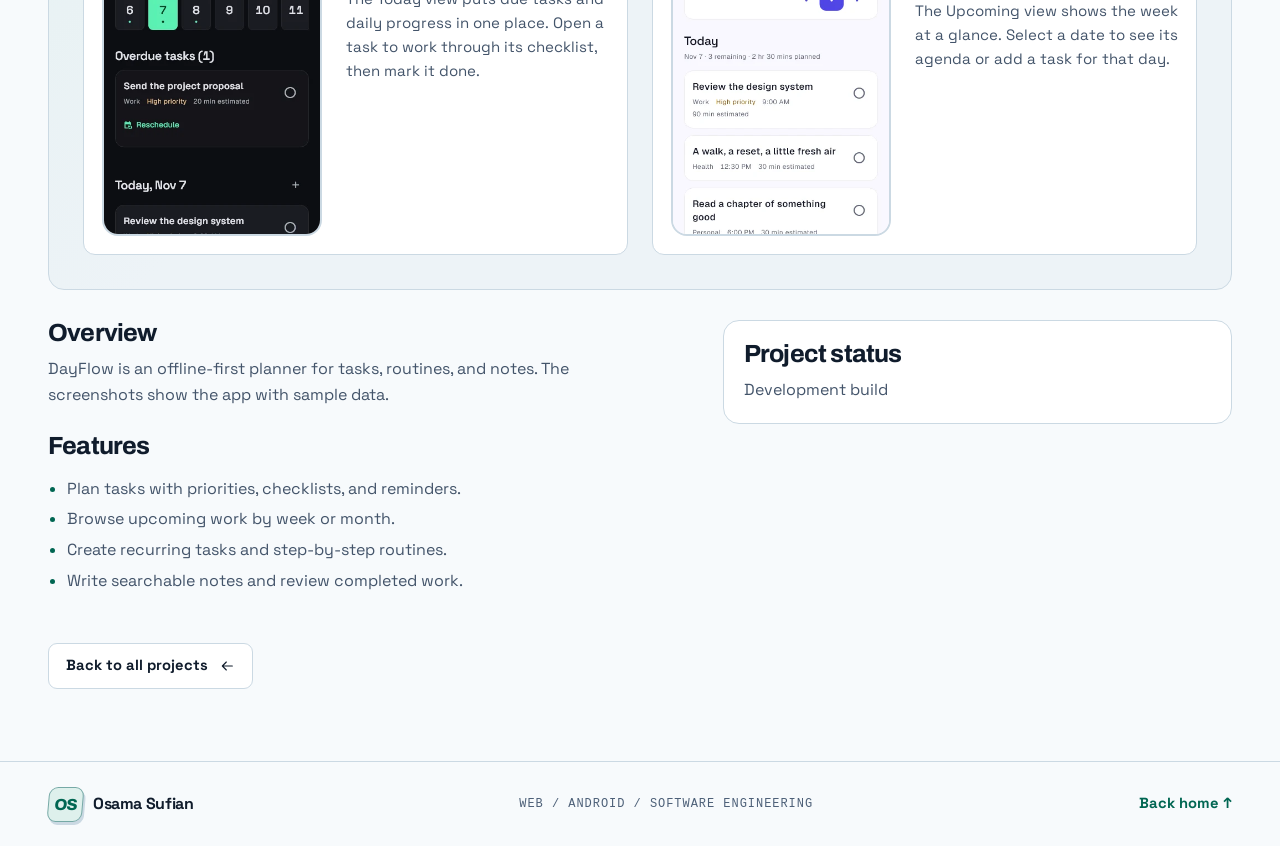
==== commit 13998fe4: "Update project APK download links Co-authored-by: Copilot <223556219+Copilot@users.noreply.github.co" ====
--- a/projects/dayflow/index.html
+++ b/projects/dayflow/index.html
@@ -3,7 +3,7 @@
   <link rel="icon" type="image/svg+xml" href="/images/mark.svg"><script src="/theme.js"></script><script src="/transitions.js"></script><link rel="stylesheet" href="/styles.css"><script src="/app.js" defer></script></head>
   <body><a class="skip" href="#main">Skip to content</a><header class="site-header"><div class="shell topbar"><a class="brand" href="/"><span class="brand-mark" aria-hidden="true">OS</span><span>Osama Sufian</span></a><nav id="main-nav" aria-label="Main navigation"><a href="/">Home</a><a href="/#about">About</a><a href="/#experience">Experience</a><a href="/#skills">Skills</a><a href="/projects/" aria-current="location">Projects</a><a href="/resume/">Resume</a><a href="/#contact">Contact</a></nav><div class="header-actions"><button class="icon-button theme-button" type="button" data-theme-toggle aria-label="Toggle color theme"><svg aria-hidden="true" width="20" height="20" viewBox="0 0 24 24" fill="none" stroke="currentColor" stroke-width="1.7" stroke-linecap="round" stroke-linejoin="round"><circle cx="12" cy="12" r="4"/><path d="M12 2v2m0 16v2M2 12h2m16 0h2M5 5l1.5 1.5m11 11L19 19m0-14-1.5 1.5m-11 11L5 19"/></svg><svg aria-hidden="true" width="20" height="20" viewBox="0 0 24 24" fill="none" stroke="currentColor" stroke-width="1.7" stroke-linecap="round" stroke-linejoin="round"><path d="M20.9 13.35A9 9 0 0 1 10.65 3.1 9 9 0 1 0 20.9 13.35Z"/></svg></button><button class="icon-button menu-button" type="button" data-menu-toggle aria-controls="main-nav" aria-expanded="false" aria-label="Open menu"><svg aria-hidden="true" width="20" height="20" viewBox="0 0 24 24" fill="none" stroke="currentColor" stroke-width="1.7" stroke-linecap="round" stroke-linejoin="round"><path d="M4 6h16M4 12h16M4 18h16"/></svg><svg aria-hidden="true" width="20" height="20" viewBox="0 0 24 24" fill="none" stroke="currentColor" stroke-width="1.7" stroke-linecap="round" stroke-linejoin="round"><path d="m6 6 12 12M6 18 18 6"/></svg></button></div></div></header>
   <main id="main" tabindex="-1"><article class="shell case"><a class="text-link back" href="/projects/"><svg aria-hidden="true" width="16" height="16" viewBox="0 0 24 24" fill="none" stroke="currentColor" stroke-width="1.7" stroke-linecap="round" stroke-linejoin="round"><path d="M20 12H5m6 6-6-6 6-6"/></svg> All projects</a>
-  <header class="detail-hero"><div><p class="eyebrow">Android</p><h1>DayFlow</h1><p>A calmer way to plan your day and track routines.</p><div class="detail-meta"><span class="status"><i></i>Development build</span></div><ul class="tag-list"><li>Flutter</li><li>Dart</li><li>SQLite</li></ul><div class="button-row"><a class="button primary" href="#app-preview">Preview the app<svg aria-hidden="true" width="16" height="16" viewBox="0 0 24 24" fill="none" stroke="currentColor" stroke-width="1.7" stroke-linecap="round" stroke-linejoin="round"><rect x="3" y="3" width="18" height="18" rx="2"/><circle cx="8.5" cy="8.5" r="1.5"/><path d="m21 15-5-5L5 19"/></svg></a></div></div><div class="screen-studio art-violet" data-studio>
+  <header class="detail-hero"><div><p class="eyebrow">Android</p><h1>DayFlow</h1><p>A calmer way to plan your day and track routines.</p><div class="detail-meta"><span class="status"><i></i>Development build</span></div><ul class="tag-list"><li>Flutter</li><li>Dart</li><li>SQLite</li></ul><div class="button-row"><a class="button primary" href="#app-preview">Preview the app<svg aria-hidden="true" width="16" height="16" viewBox="0 0 24 24" fill="none" stroke="currentColor" stroke-width="1.7" stroke-linecap="round" stroke-linejoin="round"><rect x="3" y="3" width="18" height="18" rx="2"/><circle cx="8.5" cy="8.5" r="1.5"/><path d="m21 15-5-5L5 19"/></svg></a><a class="button secondary" href="https://github.com/Osiosi44/Osiosi44.github.io/releases/download/dayflow-v0.4.1/DayFlow-0.4.1-development.apk">Download Android APK<svg aria-hidden="true" width="16" height="16" viewBox="0 0 24 24" fill="none" stroke="currentColor" stroke-width="1.7" stroke-linecap="round" stroke-linejoin="round"><path d="M7 17 17 7M7 7h10v10"/></svg></a></div></div><div class="screen-studio art-violet" data-studio>
     <div class="device-stage phone-stage"><div class="device-shadow"></div><div class="device-frame">
       
       <img src="/images/projects/dayflow/today.webp" alt="DayFlow Today screen with sample tasks" loading="lazy" data-screen><img data-src="/images/projects/dayflow/upcoming.webp" alt="DayFlow Upcoming screen with a week view and sample agenda" loading="lazy" data-screen hidden>
@@ -16,5 +16,5 @@
     <figure><a class="gallery-link" href="/images/projects/dayflow/today.webp"><img src="/images/projects/dayflow/today.webp" alt="DayFlow Today screen with sample tasks" loading="lazy"></a><figcaption><span class="preview-step mono">Screen 1</span><h3>Focus on today</h3><p>The Today view puts due tasks and daily progress in one place. Open a task to work through its checklist, then mark it done.</p></figcaption></figure><figure><a class="gallery-link" href="/images/projects/dayflow/upcoming.webp"><img src="/images/projects/dayflow/upcoming.webp" alt="DayFlow Upcoming screen with a week view and sample agenda" loading="lazy"></a><figcaption><span class="preview-step mono">Screen 2</span><h3>Plan what comes next</h3><p>The Upcoming view shows the week at a glance. Select a date to see its agenda or add a task for that day.</p></figcaption></figure>
     <dialog aria-label="Screenshot viewer"><div class="lightbox-toolbar"><p data-gallery-position aria-live="polite"></p><button type="button" class="icon-button" data-gallery-close aria-label="Close screenshot viewer"><svg aria-hidden="true" width="20" height="20" viewBox="0 0 24 24" fill="none" stroke="currentColor" stroke-width="1.7" stroke-linecap="round" stroke-linejoin="round"><path d="m6 6 12 12M6 18 18 6"/></svg></button></div><img data-gallery-image alt=""><p data-gallery-caption></p><div class="lightbox-controls"><button type="button" class="icon-button" data-gallery-prev aria-label="Previous screenshot"><svg aria-hidden="true" width="20" height="20" viewBox="0 0 24 24" fill="none" stroke="currentColor" stroke-width="1.7" stroke-linecap="round" stroke-linejoin="round"><path d="M20 12H5m6 6-6-6 6-6"/></svg></button><button type="button" class="icon-button" data-gallery-next aria-label="Next screenshot"><svg aria-hidden="true" width="20" height="20" viewBox="0 0 24 24" fill="none" stroke="currentColor" stroke-width="1.7" stroke-linecap="round" stroke-linejoin="round"><path d="M4 12h15m-6-6 6 6-6 6"/></svg></button></div></dialog></div></section>
   <div class="detail-grid"><div><section class="detail-block"><h2>Overview</h2><p>DayFlow is an offline-first planner for tasks, routines, and notes. The screenshots show the app with sample data.</p></section><section class="detail-block"><h2>Features</h2><ul class="bullet-list"><li>Plan tasks with priorities, checklists, and reminders.</li><li>Browse upcoming work by week or month.</li><li>Create recurring tasks and step-by-step routines.</li><li>Write searchable notes and review completed work.</li></ul></section></div>
-  <aside aria-label="Project materials"><section class="detail-block project-note"><h2>Project status</h2><p>Development build</p><p>No live demo or download is listed.</p></section></aside></div>
+  <aside aria-label="Project materials"><section class="detail-block project-note"><h2>Project status</h2><p>Development build</p></section></aside></div>
   <div class="case-footer"><a class="button secondary" href="/projects/">Back to all projects<svg aria-hidden="true" width="16" height="16" viewBox="0 0 24 24" fill="none" stroke="currentColor" stroke-width="1.7" stroke-linecap="round" stroke-linejoin="round"><path d="M20 12H5m6 6-6-6 6-6"/></svg></a></div></article></main><footer class="site-footer"><div class="shell footer-inner"><a class="brand" href="/"><span class="brand-mark" aria-hidden="true">OS</span><span>Osama Sufian</span></a><span class="mono">WEB / ANDROID / SOFTWARE ENGINEERING</span><a class="text-link" href="/">Back home ↑</a></div></footer></body></html>
